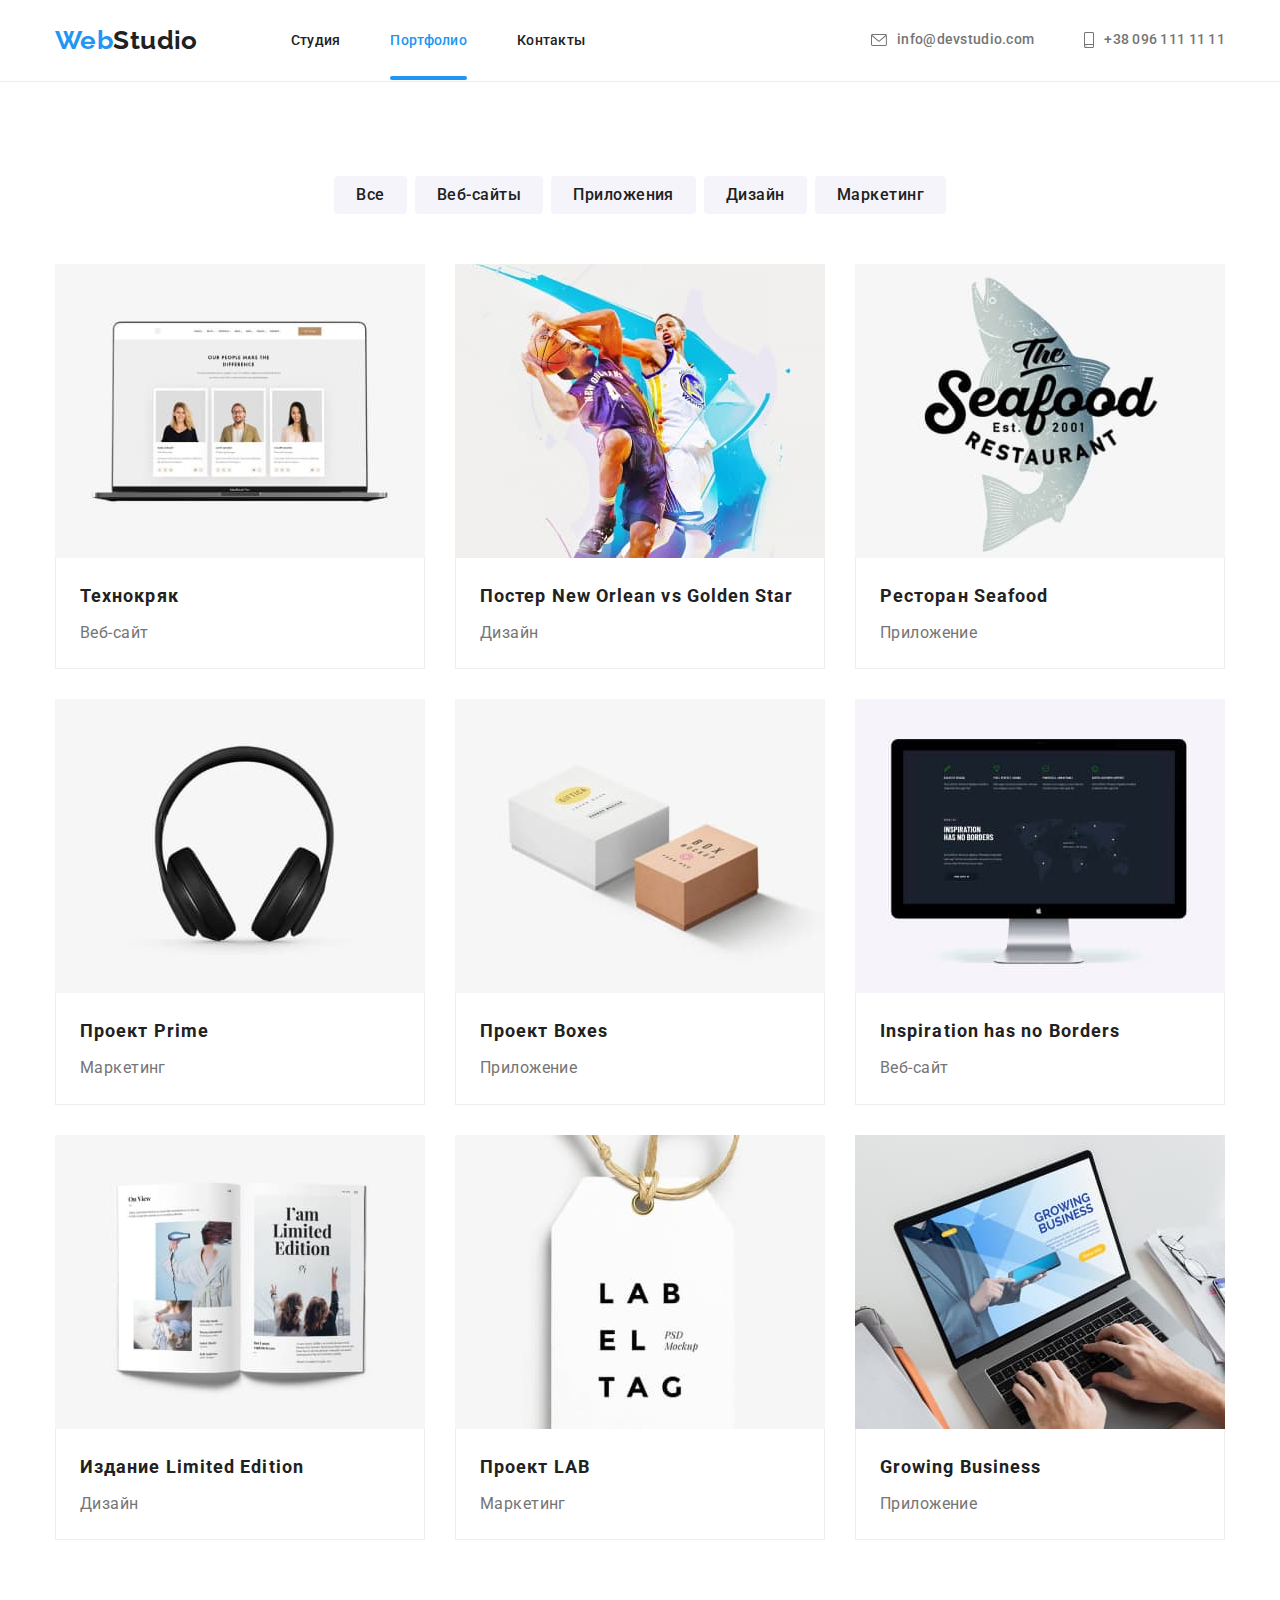
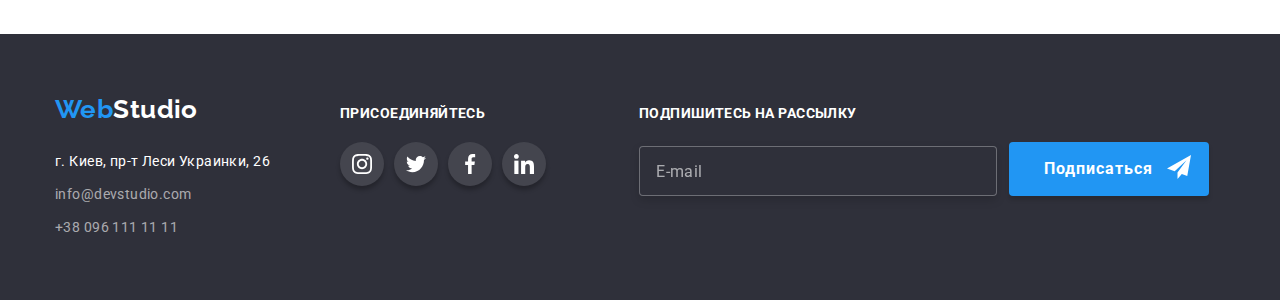
==== portfolio.html @ 1bba3a95 "homework" ====
<!DOCTYPE html>
<html lang="ru">
  <head>
    <meta charset="UTF-8" />
    <meta http-equiv="X-UA-Compatible" content="IE=edge" />
    <meta name="viewport" content="width=device-width, initial-scale=1.0" />
    <title>portfolio</title>
    <link rel="preconnect" href="https://fonts.gstatic.com" />
    <link
      href="https://fonts.googleapis.com/css2?family=Raleway:wght@700&family=Roboto:wght@400;500;700;900&display=swap"
      rel="stylesheet"
    />
    <link
      rel="stylesheet"
      href="https://cdnjs.cloudflare.com/ajax/libs/modern-normalize/1.1.0/modern-normalize.min.css"
    />
    <link rel="stylesheet" href="./css/styles.css" />
  </head>
  <body>
    <!-- Шапка Сайта-->
    <header>
      <div class="container main-nav">
        <a href="./index.html" class="logo"
          >Web<span class="accent">Studio</span></a
        >
        <nav>
          <ul class="site-nav list">
            <li class="item">
              <a href="./index.html">Студия</a>
            </li>
            <li class="item"><a href="/" class="current">Портфолио</a></li>
            <li class="item"><a href="/">Контакты</a></li>
          </ul>
        </nav>
        <ul class="contacts-list">
          <li class="item">
            <a href="mailto:info@devstudio.com" class="envelope">
              <svg width="16px" height="12px" class="envelope-icon">
                <use href="./images/symbol-defs.svg#icon-envelope"></use>
              </svg>
              info@devstudio.com</a
            >
          </li>
          <li class="item">
            <a href="tel:+380961111111" class="envelope">
              <svg class="envelope-icon" width="10px" height="16px">
                <use href="./images/symbol-defs.svg#icon-smartphone"></use>
              </svg>
              +38 096 111 11 11</a
            >
          </li>
        </ul>
      </div>
    </header>
    <main>
      <section class="section">
        <div class="container">
          <h1 class="visually-hidden">Примеры работ</h1>
          <ul class="list-button">
            <li>
              <button type="button" class="filter-button">Все</button>
            </li>
            <li>
              <button type="button" class="filter-button">Веб-сайты</button>
            </li>
            <li>
              <button type="button" class="filter-button">Приложения</button>
            </li>
            <li>
              <button type="button" class="filter-button">Дизайн</button>
            </li>
            <li>
              <button type="button" class="filter-button">Маркетинг</button>
            </li>
          </ul>
          <ul class="list-photo">
            <li class="list-element">
              <a href="/" class="link-portfolio">
                <div class="list-photo-wraper">
                  <img
                    src="./images/webpage.jpg"
                    alt="три человека"
                    width="370"
                  />
                  <p class="overlay">
                    Ресурс предлагает комплексные предложения с разным уровнем
                    функционала и сервисов. Все это позволит посетителю получить
                    исчерпывающие сведения о компании или частном лице.
                  </p>
                </div>

                <div class="list-photo-element">
                  <h2>Технокряк</h2>
                  <p>Веб-сайт</p>
                </div>
              </a>
            </li>
            <li class="list-element">
              <a href="/" class="link-portfolio">
                <div class="list-photo-wraper">
                  <img
                    src="./images/poster.jpg"
                    alt="баскетболисты"
                    width="370"
                  />
                  <p class="overlay">
                    Ресурс предлагает комплексные предложения с разным уровнем
                    функционала и сервисов. Все это позволит посетителю получить
                    исчерпывающие сведения о компании или частном лице.
                  </p>
                </div>
                <div class="list-photo-element">
                  <h2>Постер New Orlean vs Golden Star</h2>
                  <p>Дизайн</p>
                </div>
              </a>
            </li>
            <li class="list-element">
              <a href="/" class="link-portfolio">
                <div class="list-photo-wraper">
                  <img
                    src="./images/restaurant.jpg"
                    alt="емблема ресторана"
                    width="370"
                  />
                  <p class="overlay">
                    Ресурс предлагает комплексные предложения с разным уровнем
                    функционала и сервисов. Все это позволит посетителю получить
                    исчерпывающие сведения о компании или частном лице.
                  </p>
                </div>
                <div class="list-photo-element">
                  <h2>Ресторан Seafood</h2>
                  <p>Приложение</p>
                </div>
              </a>
            </li>
            <li class="list-element">
              <a href="/" class="link-portfolio">
                <div class="list-photo-wraper">
                  <img src="./images/music.jpg" alt="наушники" width="370" />
                  <p class="overlay">
                    Ресурс предлагает комплексные предложения с разным уровнем
                    функционала и сервисов. Все это позволит посетителю получить
                    исчерпывающие сведения о компании или частном лице.
                  </p>
                </div>
                <div class="list-photo-element">
                  <h2>Проект Prime</h2>
                  <p>Маркетинг</p>
                </div>
              </a>
            </li>
            <li class="list-element">
              <a href="/" class="link-portfolio">
                <div class="list-photo-wraper">
                  <img src="./images/boxes.jpg" alt="коробки" width="370" />
                  <p class="overlay">
                    Ресурс предлагает комплексные предложения с разным уровнем
                    функционала и сервисов. Все это позволит посетителю получить
                    исчерпывающие сведения о компании или частном лице.
                  </p>
                </div>
                <div class="list-photo-element">
                  <h2>Проект Boxes</h2>
                  <p>Приложение</p>
                </div>
              </a>
            </li>
            <li class="list-element">
              <a href="/" class="link-portfolio">
                <div class="list-photo-wraper">
                  <img src="./images/monitor.jpg" alt="монитор" width="370" />
                  <p class="overlay">
                    Ресурс предлагает комплексные предложения с разным уровнем
                    функционала и сервисов. Все это позволит посетителю получить
                    исчерпывающие сведения о компании или частном лице.
                  </p>
                </div>
                <div class="list-photo-element">
                  <h2>Inspiration has no Borders</h2>
                  <p>Веб-сайт</p>
                </div>
              </a>
            </li>
            <li class="list-element">
              <a href="/" class="link-portfolio">
                <div class="list-photo-wraper">
                  <img src="./images/magazine.jpg" alt="журнал" width="370" />
                  <p class="overlay">
                    Ресурс предлагает комплексные предложения с разным уровнем
                    функционала и сервисов. Все это позволит посетителю получить
                    исчерпывающие сведения о компании или частном лице.
                  </p>
                </div>
                <div class="list-photo-element">
                  <h2>Издание Limited Edition</h2>
                  <p>Дизайн</p>
                </div>
              </a>
            </li>
            <li class="list-element">
              <a href="/" class="link-portfolio">
                <div class="list-photo-wraper">
                  <img src="./images/birka.jpg" alt="бирка" width="370" />
                  <p class="overlay">
                    Ресурс предлагает комплексные предложения с разным уровнем
                    функционала и сервисов. Все это позволит посетителю получить
                    исчерпывающие сведения о компании или частном лице.
                  </p>
                </div>
                <div class="list-photo-element">
                  <h2>Проект LAB</h2>
                  <p>Маркетинг</p>
                </div>
              </a>
            </li>
            <li class="list-element">
              <a href="/" class="link-portfolio">
                <div class="list-photo-wraper">
                  <img src="./images/notebook.jpg" alt="бирка" width="370" />
                  <p class="overlay">
                    Ресурс предлагает комплексные предложения с разным уровнем
                    функционала и сервисов. Все это позволит посетителю получить
                    исчерпывающие сведения о компании или частном лице.
                  </p>
                </div>
                <div class="list-photo-element">
                  <h2>Growing Business</h2>
                  <p>Приложение</p>
                </div>
              </a>
            </li>
          </ul>
        </div>
      </section>
    </main>
    <!--Футер-->
    <footer>
      <div class="container footer-container">
        <div class="nav-footer">
          <a href="/" class="logo logo-footer"
            >Web<span class="accent-footer">Studio</span></a
          >
          <address>
            <ul class="list-footer">
              <li>
                <a
                  class="adress"
                  href="https://goo.gl/maps/MWfXR5edQ5mQwXb56"
                  target="_blank"
                  rel="noreferrer noopener"
                  title="карты google"
                  >г. Киев, пр-т Леси Украинки, 26</a
                >
              </li>
              <li>
                <a class="contacts-footer" href="mailto:info@devstudio.com"
                  >info@devstudio.com</a
                >
              </li>
              <li>
                <a class="contacts-footer" href="tel:+380961111111"
                  >+38 096 111 11 11</a
                >
              </li>
            </ul>
          </address>
        </div>
        <div class="icons-nav-footer">
          <p class="text-footer">Присоединяйтесь</p>
          <ul class="list-icons-footer">
            <li>
              <a href="https://www.instagram.com/" class="icons-footer">
                <svg class="icon-footer" width="20px" height="20px">
                  <use href="./images/symbol-defs.svg#icon-instagram"></use>
                </svg>
              </a>
            </li>
            <li>
              <a href="https://www.twitter.com/" class="icons-footer">
                <svg class="icon-footer" width="20px" height="20px">
                  <use href="./images/symbol-defs.svg#icon-twitter"></use>
                </svg>
              </a>
            </li>
            <li>
              <a href="https://www.facebook.com/" class="icons-footer">
                <svg class="icon-footer" width="20px" height="20px">
                  <use href="./images/symbol-defs.svg#icon-facebook"></use>
                </svg>
              </a>
            </li>
            <li>
              <a href="https://www.linkedin.com/" class="icons-footer">
                <svg class="icon-footer" width="20px" height="20px">
                  <use href="./images/symbol-defs.svg#icon-linkedin"></use>
                </svg>
              </a>
            </li>
          </ul>
        </div>
        <div class="form-footer">
          <p class="text-form-footer">Подпишитесь на рассылку</p>
          <span class="footer-position">
            <label class="footer-form-field">
              <textarea
                name="user_massage"
                class="footer-form-massage"
                placeholder="E-mail"
              ></textarea>
            </label>
            <button type="submit" class="footer-form-btn">
              <span class="btn-text">Подписаться</span>
            </button>
          </span>
        </div>
      </div>
    </footer>
  </body>
</html>
---- css/styles.css ----
:root {
  --primary-text-color: #212121;
  --secondary-text-color: #757575;
  --accent: #2196f3;
  --font-color: #ffffff;
  --secondary-font-color: #2f303a;
  --third-font-color: #f5f4fa;
}
h1,
h2,
h3,
p {
  margin-top: 0;
  margin-bottom: 0;
}
html {
  box-sizing: border-box;
}
header {
  padding-top: 25px;
  padding-bottom: 25px;
  border-bottom: 1px solid #ececec;
}
body {
  background-color: var(--font-color);
  color: var(--primary-text-color);
  margin: 0;

  font-family: roboto, sans-serif;
  letter-spacing: 0.03em;
  font-size: 14px;
  line-height: 1.7;
}

img {
  display: block;
}

.list {
  display: flex;
  flex-wrap: wrap;
  list-style: none;
  padding: 0;
  margin: 0;
}
.list .item:not(:last-child) {
  margin-right: 50px;
}
.list li:not(:last-child) {
  margin-right: 30px;
}
.list-item {
  background-color: var(--font-color);
  margin-bottom: 0;
  box-shadow: 0px 1px 3px rgba(0, 0, 0, 0.12), 0px 1px 1px rgba(0, 0, 0, 0.14),
    0px 2px 1px rgba(0, 0, 0, 0.2);
  border-radius: 0px 0px 4px 4px;
}
a {
  text-decoration: none;
}
.list-text {
  display: flex;
  flex-wrap: nowrap;
  list-style: none;
  padding-left: 0;
  margin: 0;
}
.list-text li:not(:last-child) {
  margin-right: 30px;
}

.list-text-item {
  height: auto;
  width: 270px;

  margin-bottom: 30px;
}
.list-text-icons {
  background-color: var(--third-font-color);
  height: 120px;
  margin-bottom: 30px;
  align-items: center;
  justify-content: center;
  display: flex;
  border-radius: 4px;
}

.container {
  width: 1200px;
  padding-left: 15px;
  padding-right: 15px;
  margin: 0 auto;
}

/* header */
.main-nav {
  display: flex;
  align-items: center;
}

.logo {
  color: var(--accent);
  margin-right: 93px;

  font-family: raleway;
  font-weight: bold;
  font-size: 26px;
  line-height: 1.19;
}

.accent {
  color: var(--primary-text-color);
}
.accent-footer {
  color: var(--font-color);
}

.site-nav a {
  color: var(--primary-text-color);

  font-weight: 500;
  font-size: 14px;
  line-height: 1.14;
  letter-spacing: 0.02em;
  padding-bottom: 32px;
  transition: color 250ms cubic-bezier(0.4, 0, 0.2, 1);
}

.site-nav a:hover,
.site-nav a:focus {
  color: var(--accent);
}
.site-nav .current {
  color: var(--accent);
  padding-bottom: 32px;
}
.current {
  position: relative;
}
.current::after {
  content: "";
  background-color: var(--accent);
  position: absolute;
  width: 100%;
  height: 4px;
  bottom: 0;
  left: 0;
  border-radius: 2px;
}
.site-nav {
  display: flex;
}

.site-nav .item {
  margin-right: 50px;
  display: block;
}
.site-nav .item:last-child {
  margin-right: 0;
}
.contacts-list a {
  color: var(--secondary-text-color);

  font-weight: 500;
  font-size: 14px;
  line-height: 1.14;
  letter-spacing: 0.02em;
}

.contacts-list {
  display: flex;
  list-style: none;
  padding-left: 0;
  padding: 0;
  margin-top: 0;
  margin-bottom: 0;
  margin-left: auto;
}
.contacts-list .item + .item {
  margin-left: 50px;
}
.envelope {
  display: flex;
  align-items: center;
  transition: color 250ms cubic-bezier(0.4, 0, 0.2, 1);
}
.envelope:hover,
.envelope:focus {
  color: var(--accent);
  cursor: pointer;
}
.envelope-icon {
  margin-right: 10px;
  fill: currentColor;
}

.visually-hidden {
  position: absolute;
  width: 1px;
  height: 1px;
  margin: -1px;
  border: 0;
  padding: 0;
  white-space: nowrap;
  clip-path: inset(100%);
  clip: rect(0 0 0 0);
  overflow: hidden;
}

/* hero */
.hero {
  background-color: var(--secondary-font-color);
  text-align: center;
  margin-left: auto;
  margin-right: auto;
  padding-top: 200px;
  padding-bottom: 200px;
  max-width: 1600px;
  background-image: linear-gradient(
      to right,
      rgba(47, 48, 58, 40%),
      rgba(47, 48, 58, 40%)
    ),
    url("../images/hero.jpg");

  background-repeat: no-repeat;
  background-position: center;
  background-size: cover;
}

.hero-title {
  color: var(--font-color);
  margin-top: 0;
  margin-bottom: 30px;
  font-weight: 900;
  font-size: 44px;
  line-height: 1.36;

  letter-spacing: 0.06em;
  text-transform: uppercase;
}

.backdrop {
  position: fixed;
  top: 0;
  left: 0;
  width: 100%;
  height: 100%;
  background-color: rgba(0, 0, 0, 0.2);
  transition: opacity 250ms cubic-bezier(0.4, 0, 0.2, 1),
    visibility 250ms cubic-bezier(0.4, 0, 0.2, 1);
}
.backdrop.is-hidden {
  opacity: 0;
  pointer-events: none;
  visibility: visible;
}
.modal {
  position: absolute;
  top: 50%;
  left: 50%;
  transform: translate(-50%, -50%);
  min-height: 581px;
  min-width: 528px;
  background-color: rgba(255, 255, 255, 1);
  border-radius: 4px;
  box-shadow: 0px 1px 3px rgba(0, 0, 0, 0.12), 0px 1px 1px rgba(0, 0, 0, 0.14),
    0px 2px 1px rgba(0, 0, 0, 0.2);
  padding: 40px;
}

/* section */
.section {
  padding-top: 94px;
  padding-bottom: 94px;
}
.work {
  padding-top: 0;
}
.list-work {
  position: relative;
  z-index: -1;
}
.overlay-work {
  position: absolute;
  bottom: 0;
  left: 0;
  width: 100%;
  padding: 27px 82px;
  height: 70px;
  font-style: normal;
  font-weight: 700;
  font-size: 14px;
  line-height: 1.14;
  text-align: center;
  letter-spacing: 0.03em;
  text-transform: uppercase;
  background-color: rgba(47, 48, 58, 0.8);
  color: var(--font-color);
}
.section-title {
  color: var(--primary-text-color);
  margin-top: 0;
  margin-bottom: 50px;

  font-weight: bold;
  font-size: 36px;
  line-height: 1.17;
  text-align: center;
}
.section h3 {
  margin-bottom: 10px;

  font-weight: bold;
  font-size: 14px;
  line-height: 1.14;
}

.section {
  color: var(--secondary-text-color);
  margin-bottom: 0;
  margin-top: 0;
}
.section-our-team {
  background-color: var(--third-font-color);

  padding-top: 94px;
  padding-bottom: 94px;
}
.section-our-team p {
  color: var(--secondary-text-color);

  font-size: 16px;
  line-height: 1.19;
  text-align: center;
}

.section-our-team h3 {
  margin-top: 30px;
  margin-bottom: 10px;

  font-weight: 500;
  font-size: 16px;
  line-height: 1.19;
  text-align: center;
}

.icons-nav-team {
  display: flex;
  justify-content: center;
}
.list-icons-team {
  list-style: none;
  display: flex;
  padding-left: 0;
  justify-content: center;
  margin-top: 16px;
  margin-bottom: 0;
  margin-bottom: 30px;
}
.list-icons-team li:not(:last-child) {
  margin-right: 10px;
}

.icons-team {
  display: flex;
  align-items: center;
  justify-content: center;
  width: 44px;
  height: 44px;
  border-radius: 50%;
  fill: rgba(175, 177, 184, 1);
  transition: background-color 250ms cubic-bezier(0.4, 0, 0.2, 1),
    fill 250ms cubic-bezier(0.4, 0, 0.2, 1);
}
.icons-team:hover,
.icons-team:focus {
  background-color: var(--accent);
  fill: var(--font-color);
}

/* button */
.button {
  color: var(--font-color);
  background: var(--accent);
  cursor: pointer;
  border-radius: 4px;
  padding: 10px 32px;
  min-width: 200px;
  text-align: center;
  box-shadow: 0px 4px 4px rgba(0, 0, 0, 0.15);
  border: 0;

  font-family: inherit;
  font-weight: bold;
  font-size: 16px;
  line-height: 1.88;
  letter-spacing: 0.06em;
  transition: background 250ms cubic-bezier(0.4, 0, 0.2, 1),
    box-shadow 250ms cubic-bezier(0.4, 0, 0.2, 1),
    border-radius 250ms cubic-bezier(0.4, 0, 0.2, 1);
}
.button:hover,
.button:focus {
  background: #188ce8;
  box-shadow: 0px 4px 4px rgba(0, 0, 0, 0.15);
  border-radius: 0;
}
.modal-button {
  width: 30px;
  height: 30px;
  position: absolute;
  top: 8px;
  right: 8px;
  border-radius: 50%;
  border: 1px solid rgba(0, 0, 0, 0.1);
  background-color: var(--font-color);
  padding: 0;
  display: flex;
  justify-content: center;
  align-items: center;
  cursor: pointer;
  transition: fill 250ms cubic-bezier(0.4, 0, 0.2, 1);
}
.modal-button:hover,
.modal-button:focus {
  fill: rgba(33, 150, 243, 1);
  outline: none;
}
.filter-button {
  color: var(--primary-text-color);
  min-width: 73px;
  background-color: var(--third-font-color);
  border-radius: 4px;
  display: inline-block;
  text-align: center;
  padding: 6px 22px;
  box-shadow: none;
  border: 0;
  font-family: inherit;
  font-weight: 500;
  font-size: 16px;
  line-height: 1.63;
  letter-spacing: 0.03em;
  transition: color 250ms cubic-bezier(0.4, 0, 0.2, 1),
    background-color 250ms cubic-bezier(0.4, 0, 0.2, 1),
    box-shadow 250ms cubic-bezier(0.4, 0, 0.2, 1);
}

.filter-button:hover,
.filter-button:focus {
  color: var(--font-color);
  background-color: var(--accent);
  border-radius: 4px;
  box-shadow: 0px 2px 2px 0px rgba(0, 0, 0, 0.12),
    0px 1px 2px 0px rgba(0, 0, 0, 0.08), 0px 3px 1px 0px rgba(0, 0, 0, 0.1);
}
.our-clients {
  margin-top: 94px;
}
.logo-client {
  display: flex;
  align-items: center;
  justify-content: center;
  width: 170px;
  height: 92px;
  fill: #afb1b8;
  box-shadow: 0px 4px 4px 0px rgba(0, 0, 0, 0.25);
  border-radius: 4px;
  border: 1px solid #afb1b8;
  transition: fill 250ms cubic-bezier(0.4, 0, 0.2, 1),
    border 250ms cubic-bezier(0.4, 0, 0.2, 1);
}
.list-logos {
  display: flex;
  list-style: none;
  flex-wrap: nowrap;
  justify-content: space-between;
  padding-left: 0;
  margin-bottom: 98px;
  margin-top: 0;
}
.svg-logo-list:not(:last-child) {
  margin-right: 30px;
}
.logo-client:hover,
.logo-client:focus {
  fill: var(--accent);
  border: 1px solid #2196f3;
}
/* footer */

.logo-footer {
  margin-bottom: 25px;
  display: block;
  margin-right: 0;
}

.list-footer {
  list-style: none;
  margin-top: 0;
  margin-bottom: 0;

  padding-left: 0;
}
.list-footer li:not(:last-child) {
  margin-bottom: 9px;
}
footer {
  background-color: var(--secondary-font-color);
  padding-top: 60px;
  padding-bottom: 60px;
}
.footer-container {
  display: flex;
  width: 1200px;
  justify-content: left;
  align-items: baseline;
}
.adress {
  color: var(--font-color);
  margin-bottom: 9px;
  transition: color 250ms cubic-bezier(0.4, 0, 0.2, 1);
}
.adress:hover,
.adress:focus {
  color: var(--accent);
}
.contacts-footer {
  color: #ffffff99;
  margin-bottom: 9px;
  transition: color 250ms cubic-bezier(0.4, 0, 0.2, 1);
}
.contacts-footer:hover,
.contacts-footer:focus {
  color: var(--accent);
}
address {
  font-style: normal;
}
.text-footer {
  text-transform: uppercase;
  color: var(--font-color);
  font-weight: bold;
  font-size: 14px;
  line-height: 1.14;
  letter-spacing: 0.03em;
}

.icons-footer:hover,
.icons-footer:focus {
  background-color: var(--accent);
}

.icons-footer {
  display: flex;
  align-items: center;
  justify-content: center;
  width: 44px;
  height: 44px;
  border-radius: 50%;
  border: 1px rgba(0, 0, 0, 1);
  box-shadow: 0px 4px 4px 0px rgba(0, 0, 0, 0.25);
  background-color: rgba(68, 69, 78, 1);
  fill: #ffffff;
  transition: background-color 250ms cubic-bezier(0.4, 0, 0.2, 1);
}
.icons-nav-footer {
  margin-left: 70px;
}
.list-icons-footer li:not(:last-child) {
  margin-right: 10px;
}
.list-icons-footer {
  list-style: none;
  display: flex;
  padding-left: 0;
  margin-top: 20px;
  margin-bottom: 0;
}
.text-form-footer {
  font-weight: 700;
  font-size: 14px;
  line-height: 1.14;
  letter-spacing: 0.03em;
  text-transform: uppercase;
  color: #ffffff;
  margin-bottom: 20px;
  margin-left: 93px;
}
.form-footer {
  display: block;
}
.footer-form-massage {
  color: var(--font-color);
  width: 358px;
  height: 50px;
  margin-top: 4px;
  padding: 15px 16px;
  resize: none;
  border: 1px solid rgba(255, 255, 255, 0.3);
  filter: drop-shadow(0px 4px 4px rgba(0, 0, 0, 0.15));
  border-radius: 4px;
  background: #2f303a;
  overflow: hidden;
}
.footer-form-massage::placeholder {
  font-size: 16px;
  line-height: 20px;
  letter-spacing: 0.03em;
  color: rgba(255, 255, 255, 0.6);
}
.footer-form-btn {
  display: inline-block;
  color: var(--font-color);
  background: var(--accent);
  cursor: pointer;
  border-radius: 4px;
  padding-top: 10px;
  padding-bottom: 10px;
  position: relative;
  min-width: 200px;
  box-shadow: 0px 4px 4px rgba(0, 0, 0, 0.15);
  border: 0;
  font-family: inherit;
  font-weight: bold;
  font-size: 16px;
  line-height: 1.88;
  letter-spacing: 0.06em;
  transition: background 250ms cubic-bezier(0.4, 0, 0.2, 1),
    box-shadow 250ms cubic-bezier(0.4, 0, 0.2, 1),
    border-radius 250ms cubic-bezier(0.4, 0, 0.2, 1);
  margin-left: 12px;
}
.footer-form-btn:hover,
.footer-form-btn:focus {
  background: #188ce8;
  box-shadow: 0px 4px 4px rgba(0, 0, 0, 0.15);
  border-radius: 0;
}
.footer-form-btn:after {
  content: "";
  background-image: url(../images/icon-send.svg);
  position: absolute;
  width: 24px;
  height: 24px;
  display: flex;
  right: 18px;
  top: 13px;
}
.btn-text {
  display: block;
  padding-left: 29px;
  text-align: left;
}
.footer-form-field {
  display: flex;
  margin-left: 93px;
}
.footer-position {
  display: flex;
}

/* porfolio */

.list-photo {
  display: flex;
  flex-wrap: wrap;
  list-style: none;
  padding: 0;
  margin-bottom: 0;
  margin-top: 0;
}
.list-element {
  margin-right: 30px;
  width: 370px;
  margin-bottom: 30px;
}
.list-element:nth-child(3n) {
  margin-right: 0;
}
.list-element:nth-last-child(-n + 3) {
  margin-bottom: 0;
}
.overlay {
  position: absolute;
  background-color: rgba(33, 150, 243, 0.9);
  color: var(--font-color);
  top: 0;
  left: 0;
  padding: 63px 24px;
  font-size: 18px;
  line-height: 1.55;
  letter-spacing: 0.03em;
  height: 100%;
  width: 100%;
  overflow: hidden;
  transform: translateY(100%);
  transition: transform 250ms cubic-bezier(0.4, 0, 0.2, 1);
}
.list-photo-wraper {
  position: relative;
  overflow: hidden;
}

.link-portfolio {
  color: var(--secondary-text-color);

  font-size: 16px;
  line-height: 1.9;
  transition: box-shadow 250ms cubic-bezier(0.4, 0, 0.2, 1);
}

.link-portfolio h2 {
  color: var(--primary-text-color);
  margin-bottom: 4px;
  font-weight: bold;
  font-size: 18px;
  line-height: 2;
  letter-spacing: 0.06em;
}
.link-portfolio {
  display: inline-block;
}
.link-portfolio:hover,
.link-portfolio:focus {
  box-shadow: 1px 4px 6px 0px rgba(0, 0, 0, 0.16),
    0px 4px 4px 0px rgba(0, 0, 0, 0.06), 0px 1px 1px 0px rgba(0, 0, 0, 0.12);
}
.link-portfolio:focus .overlay,
.link-portfolio:hover .overlay {
  transform: translateY(0);
}
.list-button {
  display: flex;
  list-style: none;
  margin: 0;

  margin-bottom: 50px;
  padding-left: 0;
  justify-content: center;
}
.list-photo-element {
  padding: 20px 24px;
  border-left: 1px solid #eeeeee;
  border-right: 1px solid #eeeeee;
  border-bottom: 1px solid #eeeeee;
}
.list-button li:not(:last-child) {
  margin-right: 8px;
}
/* Стилізація форм */

.text-form {
  font-weight: 700;
  font-size: 20px;
  line-height: 1.15;
  text-align: center;
  letter-spacing: 0.03em;
  margin-bottom: 12px;
}
.contact-form-field {
  display: block;
  margin-bottom: 10px;
}
.contact-form-input {
  width: 100%;
  border: 1px solid rgba(33, 33, 33, 0.2);
  border-radius: 4px;
  height: 40px;
  padding-left: 42px;
  transition: border-color 250ms cubic-bezier(0.4, 0, 0.2, 1);
}
.contact-form-input:focus,
.contact-form-input:hover {
  border-color: var(--accent);
  outline: none;
}
.contact-form-input:focus + .contact-form-icon,
.contact-form-input:hover + .contact-form-icon {
  fill: var(--accent);
}
.text-form-field {
  font-size: 12px;
  line-height: 1.16;
  letter-spacing: 0.01em;
  color: #757575;
}
.contact-form-icon {
  position: absolute;
  top: 50%;
  left: 12px;
  transform: translateY(-50%);
  transition: fill 250ms cubic-bezier(0.4, 0, 0.2, 1);
}
.contact-form-input-wraper {
  position: relative;
  display: block;
  margin-top: 4px;
}
.contact-form-massage {
  width: 100%;
  height: 120px;
  margin-top: 4px;
  padding: 12px 16px;
  resize: none;
  border: 1px solid rgba(33, 33, 33, 0.2);
  border-radius: 4px;
  transition: border-color 250ms cubic-bezier(0.4, 0, 0.2, 1);
}
.contact-form-massage:focus,
.contact-form-massage:hover {
  border-color: var(--accent);
  outline: none;
}
.contact-form-massage::placeholder {
  font-size: 14px;
  line-height: 1.14;
  letter-spacing: 0.01em;
  color: rgba(117, 117, 117, 0.5);
}
.contact-form-checkbox-label {
  font-size: 14px;
  line-height: 1.71;
  letter-spacing: 0.03em;
  color: #757575;
  display: flex;
  align-items: center;
}
.contact-form-checkbox:checked + .contact-form-checkbox-label::before {
  background-image: url(../images/icon-check.svg);
}

.contact-form-checkbox-label::before {
  display: inline-block;
  content: "";
  width: 16px;
  height: 15px;
  background-image: url(../images/icon-no-check.svg);
  cursor: pointer;
  margin-right: 8px;
}
.contact-form-checkbox:focus + .contact-form-checkbox-label::before {
  outline: 1px solid rgba(33, 150, 243, 0.5);
  border-radius: 2px;
}
.contact-form-checkbox-wraper {
  margin-bottom: 30px;
}
.contact-form-submit-btn {
  display: block;
  margin: 0 auto;
  color: var(--font-color);
  background: var(--accent);
  cursor: pointer;
  border-radius: 4px;
  padding: 10px 32px;
  min-width: 200px;
  text-align: center;
  box-shadow: 0px 4px 4px rgba(0, 0, 0, 0.15);
  border: 0;
  font-family: inherit;
  font-weight: bold;
  font-size: 16px;
  line-height: 1.88;
  letter-spacing: 0.06em;
  transition: background 250ms cubic-bezier(0.4, 0, 0.2, 1),
    box-shadow 250ms cubic-bezier(0.4, 0, 0.2, 1),
    border-radius 250ms cubic-bezier(0.4, 0, 0.2, 1);
}
.contact-form-submit-btn:hover,
.contact-form-submit-btn:focus {
  background: #188ce8;
  box-shadow: 0px 4px 4px rgba(0, 0, 0, 0.15);
  border-radius: 0;
}
.privacy-policy {
  font-size: 14px;
  line-height: 1.71;
  letter-spacing: 0.03em;
  color: #2196f3;
}
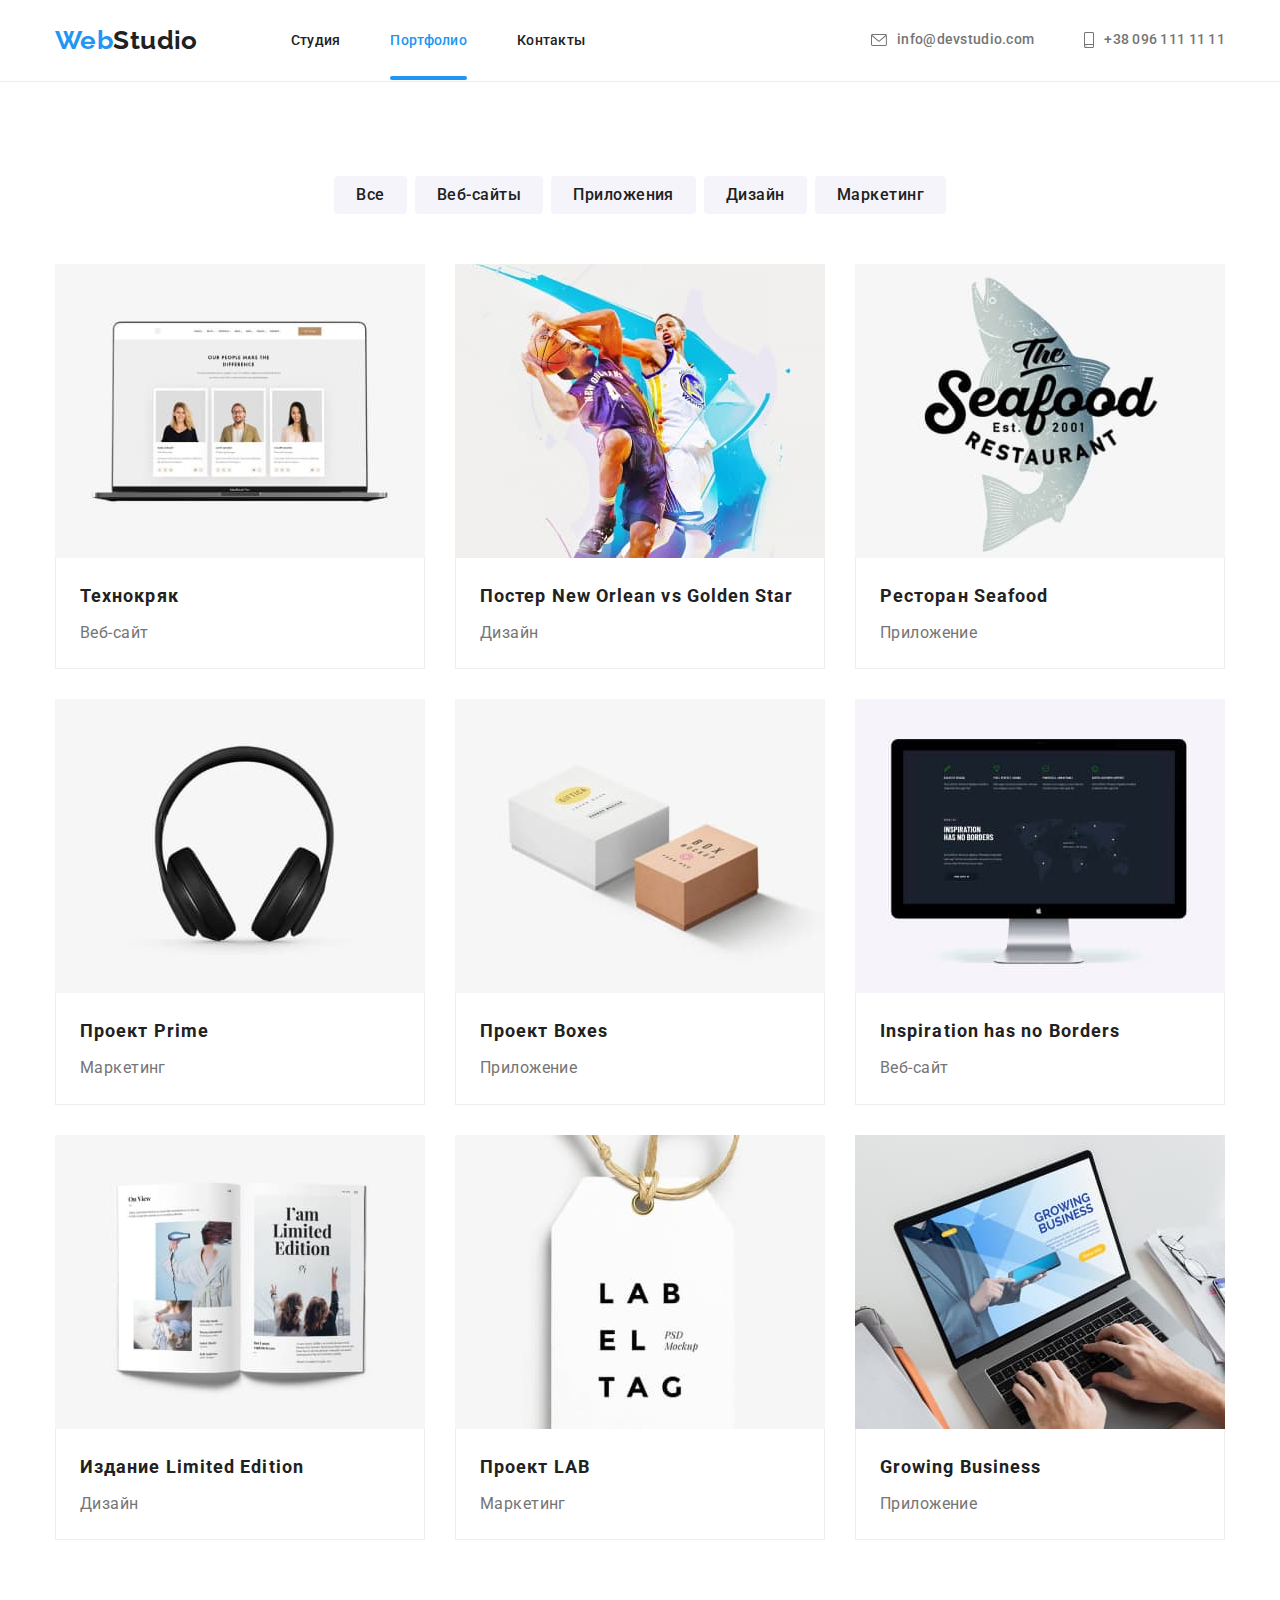
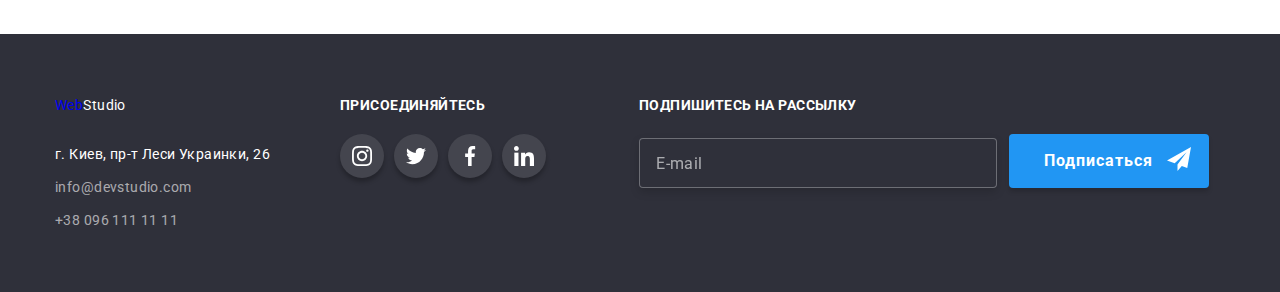
==== commit 3e3b6637: "bem" ====
--- a/portfolio.html
+++ b/portfolio.html
@@ -14,36 +14,49 @@
       rel="stylesheet"
       href="https://cdnjs.cloudflare.com/ajax/libs/modern-normalize/1.1.0/modern-normalize.min.css"
     />
-    <link rel="stylesheet" href="./css/styles.css" />
+    <link rel="stylesheet" href="./css/main.min.css" />
   </head>
   <body>
     <!-- Шапка Сайта-->
-    <header>
+    <header class="header">
       <div class="container main-nav">
-        <a href="./index.html" class="logo"
-          >Web<span class="accent">Studio</span></a
+        <a href="./index.html" class="header__link"
+          >Web<span class="header-link__logo_color_accent">Studio</span></a
         >
-        <nav>
+        <nav class="navigation">
           <ul class="site-nav list">
-            <li class="item">
+            <li class="site-nav__item">
               <a href="./index.html">Студия</a>
             </li>
-            <li class="item"><a href="/" class="current">Портфолио</a></li>
-            <li class="item"><a href="/">Контакты</a></li>
+            <li class="site-nav__item">
+              <a href="/" class="site-nav-item__current-page">Портфолио</a>
+            </li>
+            <li class="site-nav__item"><a href="/">Контакты</a></li>
           </ul>
         </nav>
         <ul class="contacts-list">
-          <li class="item">
-            <a href="mailto:info@devstudio.com" class="envelope">
-              <svg width="16px" height="12px" class="envelope-icon">
+          <li class="contacts-list__item">
+            <a
+              href="mailto:info@devstudio.com"
+              class="contacts-list-item__link"
+            >
+              <svg
+                width="16px"
+                height="12px"
+                class="contacts-list-item-link__icon"
+              >
                 <use href="./images/symbol-defs.svg#icon-envelope"></use>
               </svg>
               info@devstudio.com</a
             >
           </li>
-          <li class="item">
-            <a href="tel:+380961111111" class="envelope">
-              <svg class="envelope-icon" width="10px" height="16px">
+          <li class="contacts-list__item">
+            <a href="tel:+380961111111" class="contacts-list-item__link">
+              <svg
+                class="contacts-list-item-link__icon"
+                width="10px"
+                height="16px"
+              >
                 <use href="./images/symbol-defs.svg#icon-smartphone"></use>
               </svg>
               +38 096 111 11 11</a
--- a/css/main.min.css
+++ b/css/main.min.css
@@ -0,0 +1,2 @@
+:root{--primary-text-color: #212121;--secondary-text-color: #757575;--accent: #2196f3;--font-color: #ffffff;--secondary-font-color: #2f303a;--third-font-color: #f5f4fa}.visually-hidden{position:absolute;width:1px;height:1px;margin:-1px;border:0;padding:0;white-space:nowrap;clip-path:inset(100%);clip:rect(0 0 0 0);overflow:hidden}h1,h2,h3,p{margin-top:0;margin-bottom:0}html{box-sizing:border-box}header{padding-top:25px;padding-bottom:25px;border-bottom:1px solid #ececec}body{background-color:var(--font-color);color:var(--primary-text-color);margin:0;font-family:roboto, sans-serif;letter-spacing:0.03em;font-size:14px;line-height:1.7}a{text-decoration:none}img{display:block}.section{padding-top:94px;padding-bottom:94px}.container{width:1200px;padding-left:15px;padding-right:15px;margin:0 auto}.modal-button{width:30px;height:30px;position:absolute;top:8px;right:8px;border-radius:50%;border:1px solid rgba(0,0,0,0.1);background-color:var(--font-color);padding:0;display:flex;justify-content:center;align-items:center;cursor:pointer;transition:fill 250ms cubic-bezier(0.4, 0, 0.2, 1)}.modal-button:hover,.modal-button:focus{fill:#2196f3;outline:none}.list-icons-team{list-style:none;display:flex;padding-left:0;justify-content:center;margin-top:16px;margin-bottom:0;margin-bottom:30px}.icons-social-links:not(:last-child){margin-right:10px}.icons-team{display:flex;align-items:center;justify-content:center;width:44px;height:44px;border-radius:50%;fill:#afb1b8;transition:background-color 250ms cubic-bezier(0.4, 0, 0.2, 1),fill 250ms cubic-bezier(0.4, 0, 0.2, 1)}.icons-team:hover,.icons-team:focus{background-color:var(--accent);fill:var(--font-color)}.icons-footer{display:flex;align-items:center;justify-content:center;width:44px;height:44px;border-radius:50%;border:1px #000;box-shadow:0px 4px 4px 0px rgba(0,0,0,0.25);background-color:#44454e;fill:#ffffff;transition:background-color 250ms cubic-bezier(0.4, 0, 0.2, 1)}.icons-footer:hover,.icons-footer:focus{background-color:var(--accent)}.icons-nav-footer{margin-left:70px}.list-icons-footer{list-style:none;display:flex;padding-left:0;margin-top:20px;margin-bottom:0}.list-icons-footer li:not(:last-child){margin-right:10px}.hero-title{color:var(--font-color);margin-top:0;margin-bottom:30px;font-weight:900;font-size:44px;line-height:1.36;letter-spacing:0.06em;text-transform:uppercase}.section-title{color:var(--primary-text-color);margin-top:0;margin-bottom:50px;font-weight:bold;font-size:36px;line-height:1.17;text-align:center}.header__link{color:var(--accent);margin-right:93px;font-family:raleway;font-weight:bold;font-size:26px;line-height:1.19}.header-link__logo_color_accent{color:var(--primary-text-color)}.accent-footer{color:var(--font-color)}.logo-footer{margin-bottom:25px;display:block;margin-right:0}.backdrop{position:fixed;top:0;left:0;width:100%;height:100%;background-color:rgba(0,0,0,0.2);transition:opacity 250ms cubic-bezier(0.4, 0, 0.2, 1),visibility 250ms cubic-bezier(0.4, 0, 0.2, 1)}.backdrop.is-hidden{opacity:0;pointer-events:none;visibility:visible}.modal{position:absolute;top:50%;left:50%;transform:translate(-50%, -50%);min-height:581px;min-width:528px;background-color:#fff;border-radius:4px;box-shadow:0px 1px 3px rgba(0,0,0,0.12),0px 1px 1px rgba(0,0,0,0.14),0px 2px 1px rgba(0,0,0,0.2);padding:40px}.text-form{font-weight:700;font-size:20px;line-height:1.15;text-align:center;letter-spacing:0.03em;margin-bottom:12px}.contact-form-field{display:block;margin-bottom:10px}.contact-form-input{width:100%;border:1px solid rgba(33,33,33,0.2);border-radius:4px;height:40px;padding-left:42px;transition:border-color 250ms cubic-bezier(0.4, 0, 0.2, 1)}.contact-form-input:focus,.contact-form-input:hover{border-color:var(--accent);outline:none}.text-form-field{font-size:12px;line-height:1.16;letter-spacing:0.01em;color:#757575}.contact-form-icon{position:absolute;top:50%;left:12px;transform:translateY(-50%);transition:fill 250ms cubic-bezier(0.4, 0, 0.2, 1)}.contact-form-input:focus+.contact-form-icon,.contact-form-input:hover+.contact-form-icon{fill:var(--accent)}.contact-form-input-wraper{position:relative;display:block;margin-top:4px}.contact-form-massage{width:100%;height:120px;margin-top:4px;padding:12px 16px;resize:none;border:1px solid rgba(33,33,33,0.2);border-radius:4px;transition:border-color 250ms cubic-bezier(0.4, 0, 0.2, 1)}.contact-form-massage:focus,.contact-form-massage:hover{border-color:var(--accent);outline:none}.contact-form-massage::placeholder{font-size:14px;line-height:1.14;letter-spacing:0.01em;color:rgba(117,117,117,0.5)}.contact-form-checkbox-label{font-size:14px;line-height:1.71;letter-spacing:0.03em;color:#757575;display:flex;align-items:center}.contact-form-checkbox-label::before{display:inline-block;content:"";width:16px;height:15px;background-image:url(../images/icon-no-check.svg);cursor:pointer;margin-right:8px}.contact-form-checkbox:checked+.contact-form-checkbox-label::before{background-image:url(../images/icon-check.svg)}.contact-form-checkbox:focus+.contact-form-checkbox-label::before{outline:1px solid rgba(33,150,243,0.5);border-radius:2px}.contact-form-checkbox-wraper{margin-bottom:30px}.contact-form-submit-btn{display:block;margin:0 auto;color:var(--font-color);background:var(--accent);cursor:pointer;border-radius:4px;padding:10px 32px;min-width:200px;text-align:center;box-shadow:0px 4px 4px rgba(0,0,0,0.15);border:0;font-family:inherit;font-weight:bold;font-size:16px;line-height:1.88;letter-spacing:0.06em;transition:background 250ms cubic-bezier(0.4, 0, 0.2, 1),box-shadow 250ms cubic-bezier(0.4, 0, 0.2, 1),border-radius 250ms cubic-bezier(0.4, 0, 0.2, 1)}.contact-form-submit-btn:hover,.contact-form-submit-btn:focus{background:#188ce8;box-shadow:0px 4px 4px rgba(0,0,0,0.15);border-radius:0}.privacy-policy{font-size:14px;line-height:1.71;letter-spacing:0.03em;color:#2196f3}.button{color:var(--font-color);background:var(--accent);cursor:pointer;border-radius:4px;padding:10px 32px;min-width:200px;text-align:center;box-shadow:0px 4px 4px rgba(0,0,0,0.15);border:0;font-family:inherit;font-weight:bold;font-size:16px;line-height:1.88;letter-spacing:0.06em;transition:background 250ms cubic-bezier(0.4, 0, 0.2, 1),box-shadow 250ms cubic-bezier(0.4, 0, 0.2, 1),border-radius 250ms cubic-bezier(0.4, 0, 0.2, 1)}.button:hover,.button:focus{background:#188ce8;box-shadow:0px 4px 4px rgba(0,0,0,0.15);border-radius:0}.filter-button{color:var(--primary-text-color);min-width:73px;background-color:var(--third-font-color);border-radius:4px;display:inline-block;text-align:center;padding:6px 22px;box-shadow:none;border:0;font-family:inherit;font-weight:500;font-size:16px;line-height:1.63;letter-spacing:0.03em;transition:color 250ms cubic-bezier(0.4, 0, 0.2, 1),background-color 250ms cubic-bezier(0.4, 0, 0.2, 1),box-shadow 250ms cubic-bezier(0.4, 0, 0.2, 1)}.filter-button:hover,.filter-button:focus{color:var(--font-color);background-color:var(--accent);border-radius:4px;box-shadow:0px 2px 2px 0px rgba(0,0,0,0.12),0px 1px 2px 0px rgba(0,0,0,0.08),0px 3px 1px 0px rgba(0,0,0,0.1)}.list-button{display:flex;list-style:none;margin:0;margin-bottom:50px;padding-left:0;justify-content:center}.main-nav{display:flex;align-items:center}.site-nav-item__current-page{position:relative}.site-nav-item__current-page::after{content:"";background-color:var(--accent);position:absolute;width:100%;height:4px;bottom:0;left:0;border-radius:2px}.site-nav .site-nav-item__current-page{color:var(--accent);padding-bottom:32px}.site-nav{display:flex}.site-nav a{color:var(--primary-text-color);font-weight:500;font-size:14px;line-height:1.14;letter-spacing:0.02em;padding-bottom:32px;transition:color 250ms cubic-bezier(0.4, 0, 0.2, 1)}.site-nav a:hover,.site-nav a:focus{color:var(--accent)}.site-nav .site-nav__item{margin-right:50px;display:block}.site-nav .site-nav__item:last-child{margin-right:0}.contacts-list{display:flex;list-style:none;padding-left:0;padding:0;margin-top:0;margin-bottom:0;margin-left:auto}.contacts-list a{color:var(--secondary-text-color);font-weight:500;font-size:14px;line-height:1.14;letter-spacing:0.02em}.contacts-list .contacts-list__item+.contacts-list__item{margin-left:50px}.contacts-list-item__link{display:flex;align-items:center;transition:color 250ms cubic-bezier(0.4, 0, 0.2, 1)}.contacts-list-item__link:hover,.contacts-list-item__link:focus{color:var(--accent);cursor:pointer}.contacts-list-item-link__icon{margin-right:10px;fill:currentColor}.hero{background-color:var(--secondary-font-color);text-align:center;margin-left:auto;margin-right:auto;padding-top:200px;padding-bottom:200px;max-width:1600px;background-image:linear-gradient(to right, rgba(47,48,58,0.4), rgba(47,48,58,0.4)),url("../images/hero.jpg");background-repeat:no-repeat;background-position:center;background-size:cover}.list-text{display:flex;flex-wrap:nowrap;list-style:none;padding-left:0;margin:0}.list-text li:not(:last-child){margin-right:30px}.list-text-item{height:auto;width:270px;margin-bottom:30px}.list-text-icons{background-color:var(--third-font-color);height:120px;margin-bottom:30px;align-items:center;justify-content:center;display:flex;border-radius:4px}.work{padding-top:0}.list-work{position:relative;z-index:-1}.list-work:not(:last-child){margin-right:30px}.overlay-work{position:absolute;bottom:0;left:0;width:100%;padding:27px 82px;height:70px;font-style:normal;font-weight:700;font-size:14px;line-height:1.14;text-align:center;letter-spacing:0.03em;text-transform:uppercase;background-color:rgba(47,48,58,0.8);color:var(--font-color)}.section{color:var(--secondary-text-color);margin-bottom:0;margin-top:0}.section h3{margin-bottom:10px;font-weight:bold;font-size:14px;line-height:1.14}.list{display:flex;flex-wrap:wrap;list-style:none;padding:0;margin:0}.list .item:not(:last-child){margin-right:50px}.work-picture:not(:last-child){margin-right:30px}.list-item{background-color:var(--font-color);margin-bottom:0;box-shadow:0px 1px 3px rgba(0,0,0,0.12),0px 1px 1px rgba(0,0,0,0.14),0px 2px 1px rgba(0,0,0,0.2);border-radius:0px 0px 4px 4px}.list-item:not(:last-child){margin-right:30px}.section-our-team{background-color:var(--third-font-color);padding-top:94px;padding-bottom:94px}.section-our-team p{color:var(--secondary-text-color);font-size:16px;line-height:1.19;text-align:center}.section-our-team h3{margin-top:30px;margin-bottom:10px;font-weight:500;font-size:16px;line-height:1.19;text-align:center}.our-clients{margin-top:94px}.logo-client{display:flex;align-items:center;justify-content:center;width:170px;height:92px;fill:#afb1b8;box-shadow:0px 4px 4px 0px rgba(0,0,0,0.25);border-radius:4px;border:1px solid #afb1b8;transition:fill 250ms cubic-bezier(0.4, 0, 0.2, 1),border 250ms cubic-bezier(0.4, 0, 0.2, 1)}.logo-client:hover,.logo-client:focus{fill:var(--accent);border:1px solid #2196f3}.list-logos{display:flex;list-style:none;flex-wrap:nowrap;justify-content:space-between;padding-left:0;margin-bottom:98px;margin-top:0}.svg-logo-list:not(:last-child){margin-right:30px}.list-footer{list-style:none;margin-top:0;margin-bottom:0;padding-left:0}.list-footer li:not(:last-child){margin-bottom:9px}footer{background-color:var(--secondary-font-color);padding-top:60px;padding-bottom:60px}.footer-container{display:flex;width:1200px;justify-content:left;align-items:baseline}.adress{color:var(--font-color);margin-bottom:9px;transition:color 250ms cubic-bezier(0.4, 0, 0.2, 1)}.adress:hover,.adress:focus{color:var(--accent)}.contacts-footer{color:#ffffff99;margin-bottom:9px;transition:color 250ms cubic-bezier(0.4, 0, 0.2, 1)}.contacts-footer:hover,.contacts-footer:focus{color:var(--accent)}address{font-style:normal}.text-footer{text-transform:uppercase;color:var(--font-color);font-weight:bold;font-size:14px;line-height:1.14;letter-spacing:0.03em}.text-form-footer{font-weight:700;font-size:14px;line-height:1.14;letter-spacing:0.03em;text-transform:uppercase;color:#ffffff;margin-bottom:20px;margin-left:93px}.form-footer{display:block}.footer-form-massage{color:var(--font-color);width:358px;height:50px;margin-top:4px;padding:15px 16px;resize:none;border:1px solid rgba(255,255,255,0.3);filter:drop-shadow(0px 4px 4px rgba(0,0,0,0.15));border-radius:4px;background:#2f303a;overflow:hidden}.footer-form-massage::placeholder{font-size:16px;line-height:20px;letter-spacing:0.03em;color:rgba(255,255,255,0.6)}.footer-form-btn{display:inline-block;color:var(--font-color);background:var(--accent);cursor:pointer;border-radius:4px;padding-top:10px;padding-bottom:10px;position:relative;min-width:200px;box-shadow:0px 4px 4px rgba(0,0,0,0.15);border:0;font-family:inherit;font-weight:bold;font-size:16px;line-height:1.88;letter-spacing:0.06em;transition:background 250ms cubic-bezier(0.4, 0, 0.2, 1),box-shadow 250ms cubic-bezier(0.4, 0, 0.2, 1),border-radius 250ms cubic-bezier(0.4, 0, 0.2, 1);margin-left:12px}.footer-form-btn:hover,.footer-form-btn:focus{background:#188ce8;box-shadow:0px 4px 4px rgba(0,0,0,0.15);border-radius:0}.footer-form-btn:after{content:"";background-image:url(../images/icon-send.svg);position:absolute;width:24px;height:24px;display:flex;right:18px;top:13px}.btn-text{display:block;padding-left:29px;text-align:left}.footer-form-field{display:flex;margin-left:93px}.footer-position{display:flex}.list-photo{display:flex;flex-wrap:wrap;list-style:none;padding:0;margin-bottom:0;margin-top:0}.list-element{margin-right:30px;width:370px;margin-bottom:30px}.list-element:nth-child(3n){margin-right:0}.list-element:nth-last-child(-n+3){margin-bottom:0}.overlay{position:absolute;background-color:rgba(33,150,243,0.9);color:var(--font-color);top:0;left:0;padding:63px 24px;font-size:18px;line-height:1.55;letter-spacing:0.03em;height:100%;width:100%;overflow:hidden;transform:translateY(100%);transition:transform 250ms cubic-bezier(0.4, 0, 0.2, 1)}.link-portfolio:focus .overlay,.link-portfolio:hover .overlay{transform:translateY(0)}.list-photo-wraper{position:relative;overflow:hidden}.link-portfolio{color:var(--secondary-text-color);display:inline-block;font-size:16px;line-height:1.9;transition:box-shadow 250ms cubic-bezier(0.4, 0, 0.2, 1)}.link-portfolio h2{color:var(--primary-text-color);margin-bottom:4px;font-weight:bold;font-size:18px;line-height:2;letter-spacing:0.06em}.link-portfolio:hover,.link-portfolio:focus{box-shadow:1px 4px 6px 0px rgba(0,0,0,0.16),0px 4px 4px 0px rgba(0,0,0,0.06),0px 1px 1px 0px rgba(0,0,0,0.12)}.list-photo-element{padding:20px 24px;border-left:1px solid #eeeeee;border-right:1px solid #eeeeee;border-bottom:1px solid #eeeeee}.list-button li:not(:last-child){margin-right:8px}
+/*# sourceMappingURL=main.min.css.map */